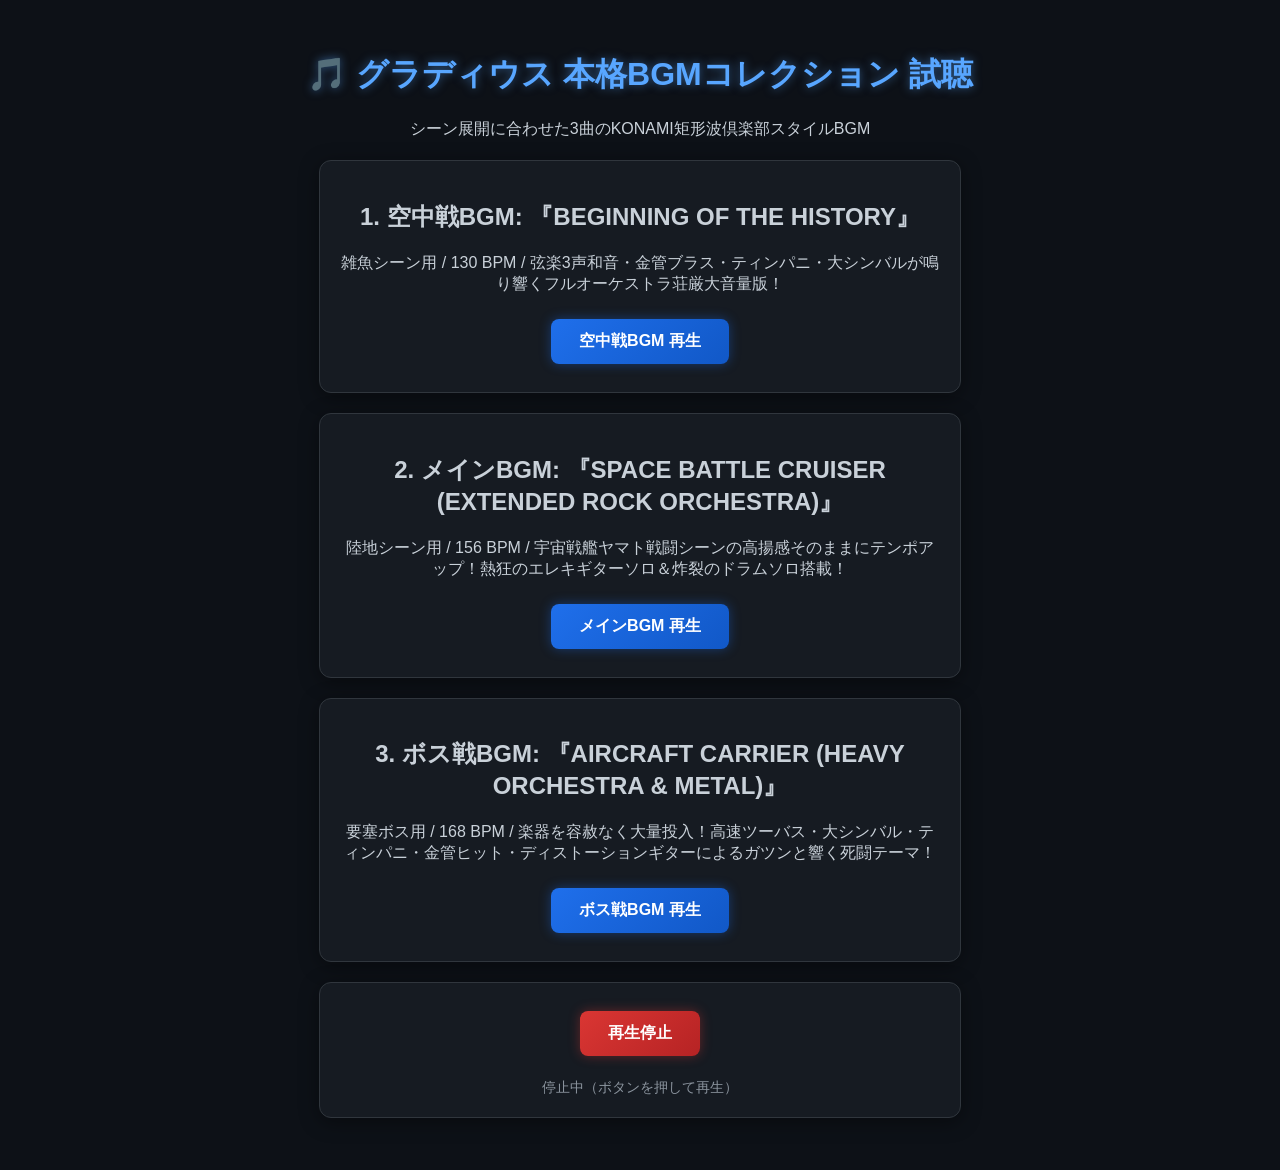
==== test_bgm.html @ c360f340 "Add files via upload" ====
<!DOCTYPE html>
<html lang="ja">
<head>
<meta charset="UTF-8">
<meta name="viewport" content="width=device-width, initial-scale=1.0">
<title>KONAMI風 本格BGM 試聴ツール</title>
<style>
  body {
    background: #0d1117;
    color: #c9d1d9;
    font-family: 'Segoe UI', Tahoma, Geneva, Verdana, sans-serif;
    padding: 24px;
    text-align: center;
  }
  h1 { color: #58a6ff; text-shadow: 0 0 10px rgba(88, 166, 255, 0.5); }
  .card {
    background: #161b22;
    border: 1px solid #30363d;
    border-radius: 12px;
    padding: 20px;
    margin: 20px auto;
    max-width: 600px;
    box-shadow: 0 4px 20px rgba(0,0,0,0.4);
  }
  button {
    font-size: 16px;
    font-weight: bold;
    padding: 12px 28px;
    margin: 8px;
    cursor: pointer;
    background: linear-gradient(135deg, #1f6feb 0%, #1158c7 100%);
    color: #fff;
    border: none;
    border-radius: 8px;
    box-shadow: 0 0 12px rgba(31, 111, 235, 0.4);
    transition: all 0.2s;
  }
  button:hover {
    background: linear-gradient(135deg, #388bfd 0%, #1f6feb 100%);
    transform: translateY(-1px);
    box-shadow: 0 0 16px rgba(56, 139, 253, 0.6);
  }
  .stop-btn {
    background: linear-gradient(135deg, #da3633 0%, #b62324 100%);
    box-shadow: 0 0 12px rgba(218, 54, 51, 0.4);
  }
  .stop-btn:hover {
    background: linear-gradient(135deg, #f85149 0%, #da3633 100%);
  }
  .status {
    margin-top: 15px;
    font-size: 14px;
    color: #8b949e;
  }
</style>
</head>
<body>

<h1>🎵 グラディウス 本格BGMコレクション 試聴</h1>
<p>シーン展開に合わせた3曲のKONAMI矩形波倶楽部スタイルBGM</p>

<div class="card">
  <h2>1. 空中戦BGM: 『BEGINNING OF THE HISTORY』</h2>
  <p>雑魚シーン用 / 130 BPM / 弦楽3声和音・金管ブラス・ティンパニ・大シンバルが鳴り響くフルオーケストラ荘厳大音量版！</p>
  <button onclick="startAirBgm()">空中戦BGM 再生</button>
</div>

<div class="card">
  <h2>2. メインBGM: 『SPACE BATTLE CRUISER (EXTENDED ROCK ORCHESTRA)』</h2>
  <p>陸地シーン用 / 156 BPM / 宇宙戦艦ヤマト戦闘シーンの高揚感そのままにテンポアップ！熱狂のエレキギターソロ＆炸裂のドラムソロ搭載！</p>
  <button onclick="startStageBgm()">メインBGM 再生</button>
</div>

<div class="card">
  <h2>3. ボス戦BGM: 『AIRCRAFT CARRIER (HEAVY ORCHESTRA & METAL)』</h2>
  <p>要塞ボス用 / 168 BPM / 楽器を容赦なく大量投入！高速ツーバス・大シンバル・ティンパニ・金管ヒット・ディストーションギターによるガツンと響く死闘テーマ！</p>
  <button onclick="startBossBgm()">ボス戦BGM 再生</button>
</div>

<div class="card" style="margin-top: 10px;">
  <button class="stop-btn" onclick="stopMusic()">再生停止</button>
  <div id="status-text" class="status">停止中（ボタンを押して再生）</div>
</div>

<script src="js/sound.js"></script>
<script>
window.onerror = function(msg, url, line, col, err) {
    const el = document.getElementById('status-text');
    if (el) {
        el.innerHTML = '<span style="color:red">ERROR: ' + msg + ' (Line: ' + line + ')</span>';
    }
    console.error('BGM Error:', msg, err);
};

function startAirBgm() {
    try {
        Sound.init();
        if (Sound.ctx && Sound.ctx.state === 'suspended') Sound.ctx.resume();
        Sound.playAirBgm();
        document.getElementById('status-text').innerHTML = '<span style="color:#58a6ff">再生中: 空中戦BGM『BEGINNING OF THE HISTORY』(グラディウス正統)</span>';
    } catch (e) {
        document.getElementById('status-text').innerHTML = '<span style="color:red">例外発生: ' + e.message + '</span>';
        console.error(e);
    }
}

function startStageBgm() {
    try {
        Sound.init();
        if (Sound.ctx && Sound.ctx.state === 'suspended') Sound.ctx.resume();
        Sound.playStageBgm();
        document.getElementById('status-text').innerHTML = '<span style="color:#58a6ff">再生中: メインBGM『SPACE BATTLE CRUISER』(ヤマト戦闘風・重厚勇壮)</span>';
    } catch (e) {
        document.getElementById('status-text').innerHTML = '<span style="color:red">例外発生: ' + e.message + '</span>';
        console.error(e);
    }
}

function startBossBgm() {
    try {
        Sound.init();
        if (Sound.ctx && Sound.ctx.state === 'suspended') Sound.ctx.resume();
        Sound.playBossBgm();
        document.getElementById('status-text').innerHTML = '<span style="color:#58a6ff">再生中: ボス戦BGM『AIRCRAFT CARRIER』(緊迫)</span>';
    } catch (e) {
        document.getElementById('status-text').innerHTML = '<span style="color:red">例外発生: ' + e.message + '</span>';
        console.error(e);
    }
}

function stopMusic() {
    Sound.stopBgm();
    document.getElementById('status-text').innerText = '停止しました';
}

// 画面のどこをクリックしてもAudioContextアンロック
window.addEventListener('click', () => {
    if (Sound.ctx && Sound.ctx.state === 'suspended') {
        Sound.ctx.resume();
    }
});
</script>

</body>
</html>
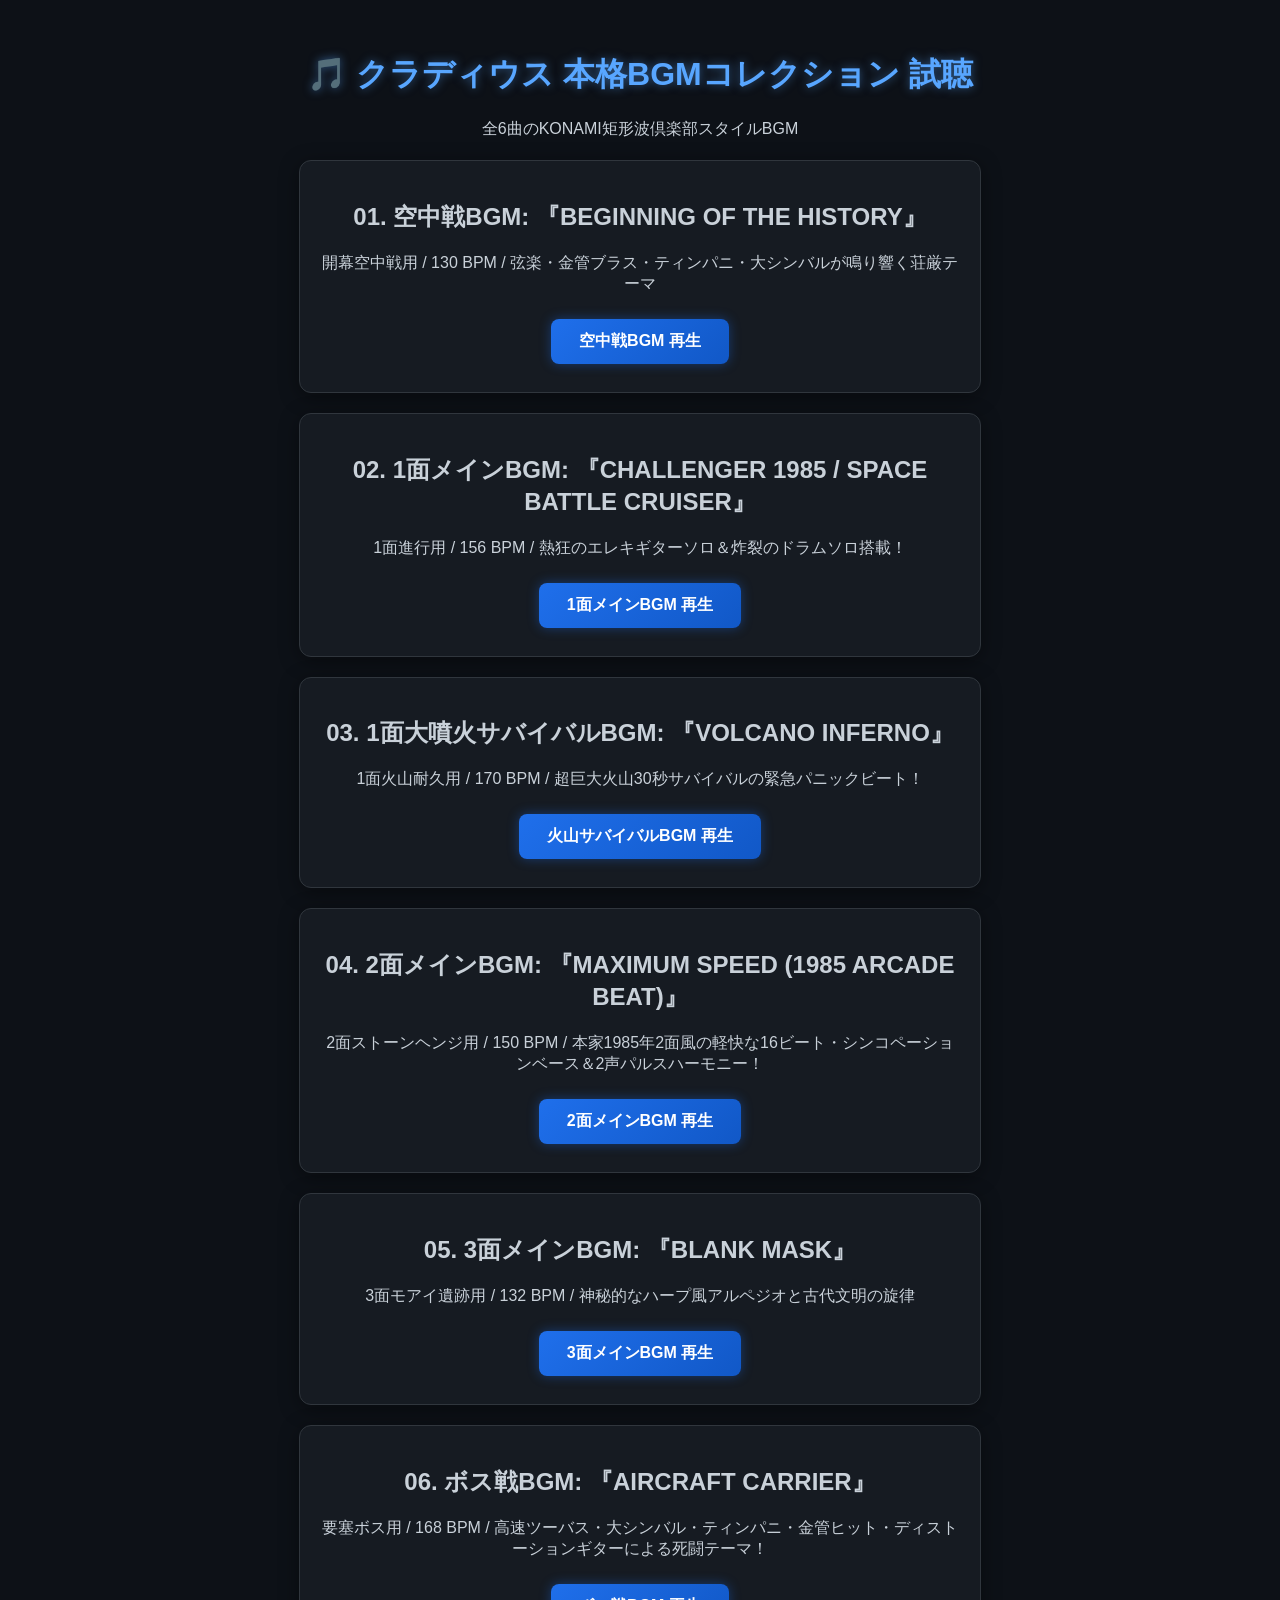
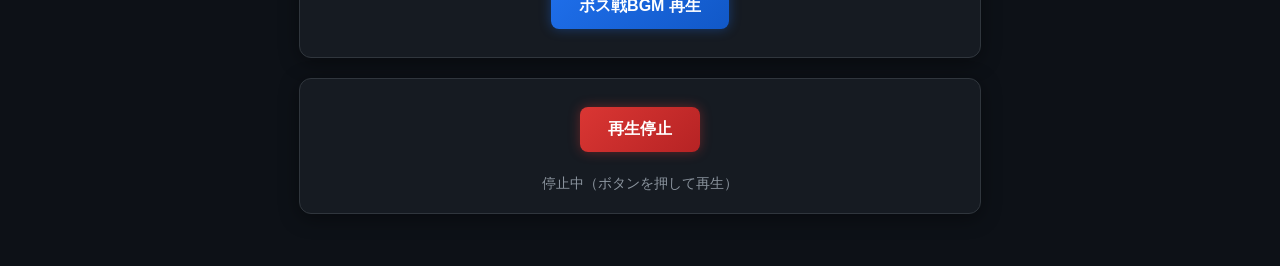
==== commit 7e8b3f0d: "feat: replace title scream button with BGM collection, overhaul Stage 2 BGM to 1985 beat style, and " ====
--- a/test_bgm.html
+++ b/test_bgm.html
@@ -3,7 +3,7 @@
 <head>
 <meta charset="UTF-8">
 <meta name="viewport" content="width=device-width, initial-scale=1.0">
-<title>KONAMI風 本格BGM 試聴ツール</title>
+<title>クラディウス BGMコレクション 試聴ツール</title>
 <style>
   body {
     background: #0d1117;
@@ -19,7 +19,7 @@
     border-radius: 12px;
     padding: 20px;
     margin: 20px auto;
-    max-width: 600px;
+    max-width: 640px;
     box-shadow: 0 4px 20px rgba(0,0,0,0.4);
   }
   button {
@@ -56,24 +56,42 @@
 </head>
 <body>
 
-<h1>🎵 グラディウス 本格BGMコレクション 試聴</h1>
-<p>シーン展開に合わせた3曲のKONAMI矩形波倶楽部スタイルBGM</p>
+<h1>🎵 クラディウス 本格BGMコレクション 試聴</h1>
+<p>全6曲のKONAMI矩形波倶楽部スタイルBGM</p>
 
 <div class="card">
-  <h2>1. 空中戦BGM: 『BEGINNING OF THE HISTORY』</h2>
-  <p>雑魚シーン用 / 130 BPM / 弦楽3声和音・金管ブラス・ティンパニ・大シンバルが鳴り響くフルオーケストラ荘厳大音量版！</p>
+  <h2>01. 空中戦BGM: 『BEGINNING OF THE HISTORY』</h2>
+  <p>開幕空中戦用 / 130 BPM / 弦楽・金管ブラス・ティンパニ・大シンバルが鳴り響く荘厳テーマ</p>
   <button onclick="startAirBgm()">空中戦BGM 再生</button>
 </div>
 
 <div class="card">
-  <h2>2. メインBGM: 『SPACE BATTLE CRUISER (EXTENDED ROCK ORCHESTRA)』</h2>
-  <p>陸地シーン用 / 156 BPM / 宇宙戦艦ヤマト戦闘シーンの高揚感そのままにテンポアップ！熱狂のエレキギターソロ＆炸裂のドラムソロ搭載！</p>
-  <button onclick="startStageBgm()">メインBGM 再生</button>
+  <h2>02. 1面メインBGM: 『CHALLENGER 1985 / SPACE BATTLE CRUISER』</h2>
+  <p>1面進行用 / 156 BPM / 熱狂のエレキギターソロ＆炸裂のドラムソロ搭載！</p>
+  <button onclick="startStageBgm()">1面メインBGM 再生</button>
 </div>
 
 <div class="card">
-  <h2>3. ボス戦BGM: 『AIRCRAFT CARRIER (HEAVY ORCHESTRA & METAL)』</h2>
-  <p>要塞ボス用 / 168 BPM / 楽器を容赦なく大量投入！高速ツーバス・大シンバル・ティンパニ・金管ヒット・ディストーションギターによるガツンと響く死闘テーマ！</p>
+  <h2>03. 1面大噴火サバイバルBGM: 『VOLCANO INFERNO』</h2>
+  <p>1面火山耐久用 / 170 BPM / 超巨大火山30秒サバイバルの緊急パニックビート！</p>
+  <button onclick="startVolcanoBgm()">火山サバイバルBGM 再生</button>
+</div>
+
+<div class="card">
+  <h2>04. 2面メインBGM: 『MAXIMUM SPEED (1985 ARCADE BEAT)』</h2>
+  <p>2面ストーンヘンジ用 / 150 BPM / 本家1985年2面風の軽快な16ビート・シンコペーションベース＆2声パルスハーモニー！</p>
+  <button onclick="startStage2Bgm()">2面メインBGM 再生</button>
+</div>
+
+<div class="card">
+  <h2>05. 3面メインBGM: 『BLANK MASK』</h2>
+  <p>3面モアイ遺跡用 / 132 BPM / 神秘的なハープ風アルペジオと古代文明の旋律</p>
+  <button onclick="startStage3Bgm()">3面メインBGM 再生</button>
+</div>
+
+<div class="card">
+  <h2>06. ボス戦BGM: 『AIRCRAFT CARRIER』</h2>
+  <p>要塞ボス用 / 168 BPM / 高速ツーバス・大シンバル・ティンパニ・金管ヒット・ディストーションギターによる死闘テーマ！</p>
   <button onclick="startBossBgm()">ボス戦BGM 再生</button>
 </div>
 
@@ -82,7 +100,7 @@
   <div id="status-text" class="status">停止中（ボタンを押して再生）</div>
 </div>
 
-<script src="js/sound.js"></script>
+<script src="js/sound.js?v=4.5"></script>
 <script>
 window.onerror = function(msg, url, line, col, err) {
     const el = document.getElementById('status-text');
@@ -92,40 +110,45 @@
     console.error('BGM Error:', msg, err);
 };
 
+function ensureAudio() {
+    Sound.init();
+    if (Sound.ctx && Sound.ctx.state === 'suspended') Sound.ctx.resume();
+}
+
 function startAirBgm() {
-    try {
-        Sound.init();
-        if (Sound.ctx && Sound.ctx.state === 'suspended') Sound.ctx.resume();
-        Sound.playAirBgm();
-        document.getElementById('status-text').innerHTML = '<span style="color:#58a6ff">再生中: 空中戦BGM『BEGINNING OF THE HISTORY』(グラディウス正統)</span>';
-    } catch (e) {
-        document.getElementById('status-text').innerHTML = '<span style="color:red">例外発生: ' + e.message + '</span>';
-        console.error(e);
-    }
+    ensureAudio();
+    Sound.playAirBgm(true);
+    document.getElementById('status-text').innerHTML = '<span style="color:#58a6ff">再生中: 01. 空中戦BGM『BEGINNING OF THE HISTORY』</span>';
 }
 
 function startStageBgm() {
-    try {
-        Sound.init();
-        if (Sound.ctx && Sound.ctx.state === 'suspended') Sound.ctx.resume();
-        Sound.playStageBgm();
-        document.getElementById('status-text').innerHTML = '<span style="color:#58a6ff">再生中: メインBGM『SPACE BATTLE CRUISER』(ヤマト戦闘風・重厚勇壮)</span>';
-    } catch (e) {
-        document.getElementById('status-text').innerHTML = '<span style="color:red">例外発生: ' + e.message + '</span>';
-        console.error(e);
-    }
+    ensureAudio();
+    Sound.playStageBgm(true);
+    document.getElementById('status-text').innerHTML = '<span style="color:#58a6ff">再生中: 02. 1面メインBGM『CHALLENGER 1985』</span>';
+}
+
+function startVolcanoBgm() {
+    ensureAudio();
+    Sound.playVolcanoSurvivalBgm(true);
+    document.getElementById('status-text').innerHTML = '<span style="color:#58a6ff">再生中: 03. 1面火山大噴火BGM『VOLCANO INFERNO』</span>';
+}
+
+function startStage2Bgm() {
+    ensureAudio();
+    Sound.playStage2Bgm(true);
+    document.getElementById('status-text').innerHTML = '<span style="color:#58a6ff">再生中: 04. 2面メインBGM『MAXIMUM SPEED』</span>';
+}
+
+function startStage3Bgm() {
+    ensureAudio();
+    Sound.playStage3Bgm(true);
+    document.getElementById('status-text').innerHTML = '<span style="color:#58a6ff">再生中: 05. 3面メインBGM『BLANK MASK』</span>';
 }
 
 function startBossBgm() {
-    try {
-        Sound.init();
-        if (Sound.ctx && Sound.ctx.state === 'suspended') Sound.ctx.resume();
-        Sound.playBossBgm();
-        document.getElementById('status-text').innerHTML = '<span style="color:#58a6ff">再生中: ボス戦BGM『AIRCRAFT CARRIER』(緊迫)</span>';
-    } catch (e) {
-        document.getElementById('status-text').innerHTML = '<span style="color:red">例外発生: ' + e.message + '</span>';
-        console.error(e);
-    }
+    ensureAudio();
+    Sound.playBossBgm(true);
+    document.getElementById('status-text').innerHTML = '<span style="color:#58a6ff">再生中: 06. ボス戦BGM『AIRCRAFT CARRIER』</span>';
 }
 
 function stopMusic() {
@@ -133,7 +156,6 @@
     document.getElementById('status-text').innerText = '停止しました';
 }
 
-// 画面のどこをクリックしてもAudioContextアンロック
 window.addEventListener('click', () => {
     if (Sound.ctx && Sound.ctx.state === 'suspended') {
         Sound.ctx.resume();
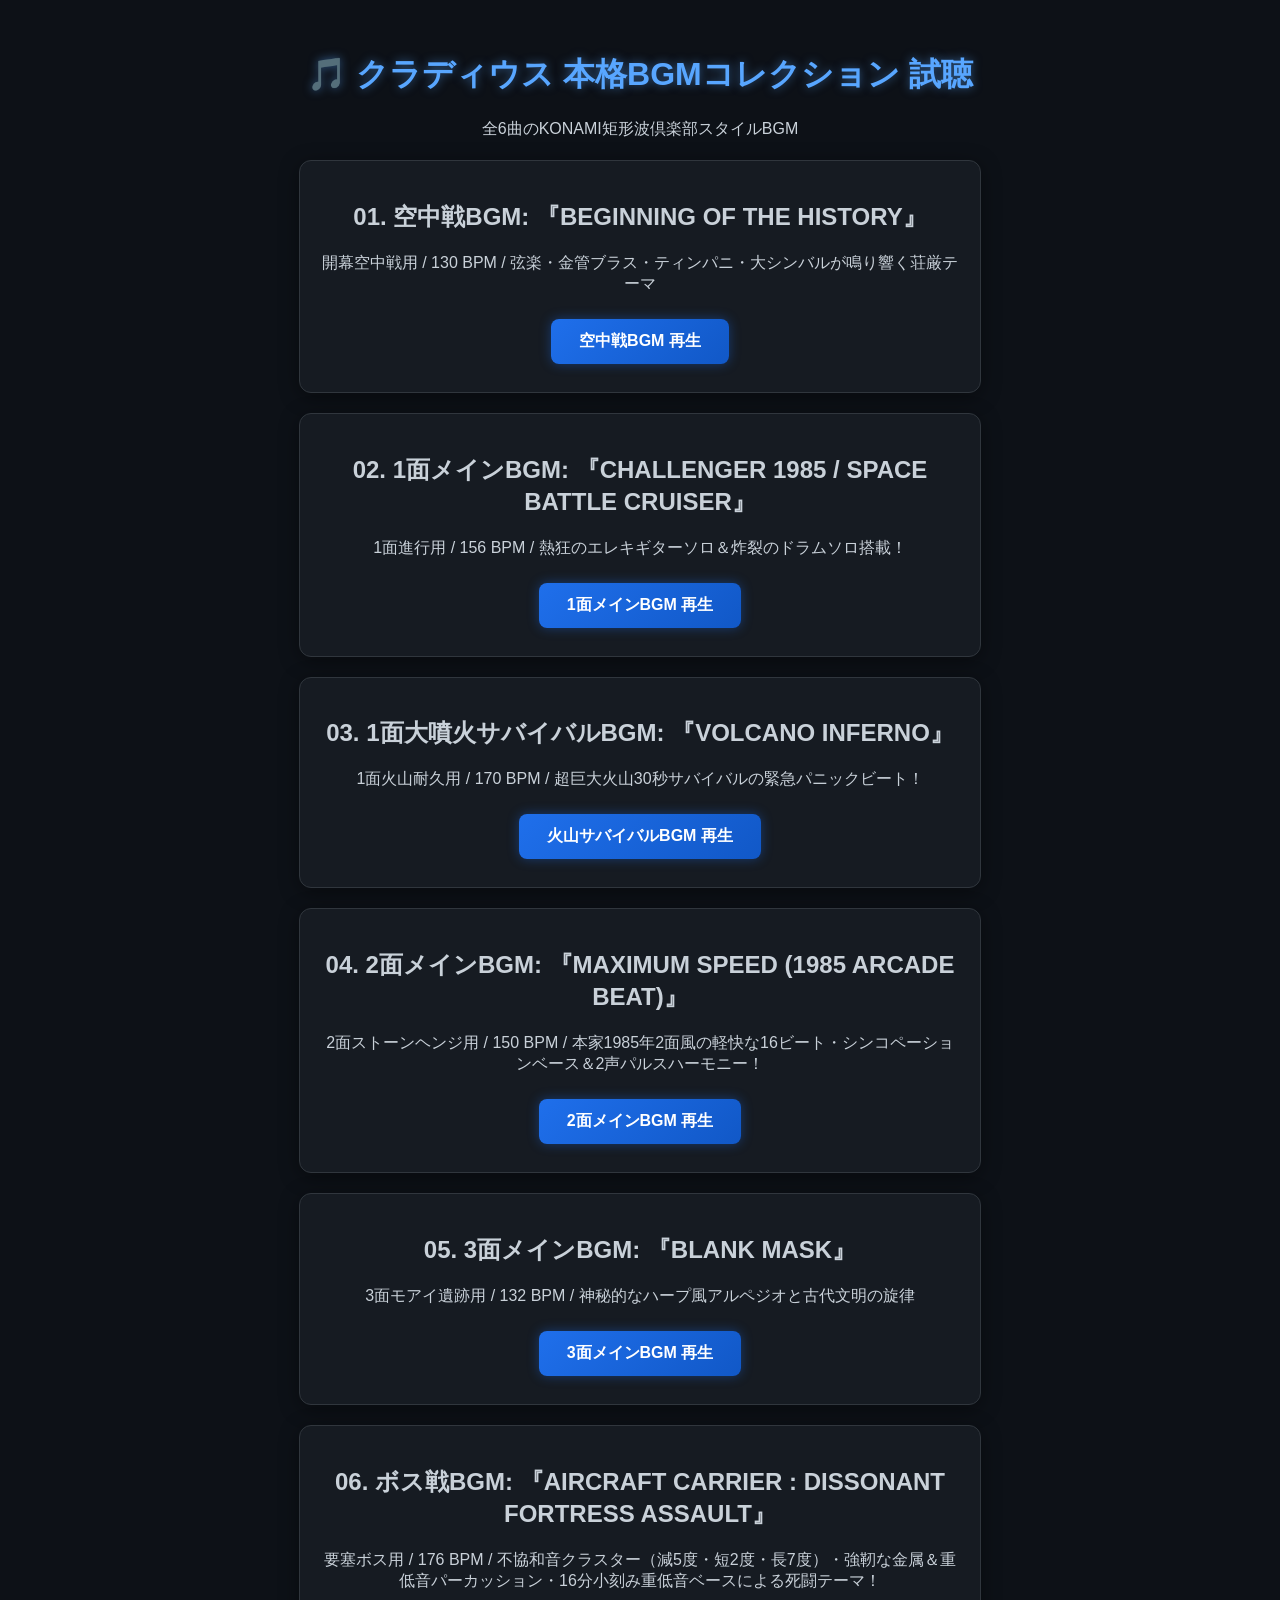
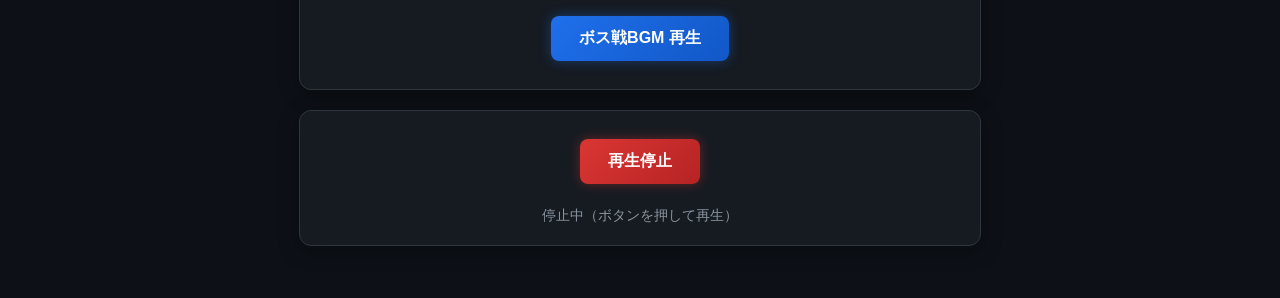
==== commit a31b767f: "Enhance BGM sub-bass/drum punch and overhaul Boss BGM with dissonant staccato assault" ====
--- a/test_bgm.html
+++ b/test_bgm.html
@@ -90,8 +90,8 @@
 </div>
 
 <div class="card">
-  <h2>06. ボス戦BGM: 『AIRCRAFT CARRIER』</h2>
-  <p>要塞ボス用 / 168 BPM / 高速ツーバス・大シンバル・ティンパニ・金管ヒット・ディストーションギターによる死闘テーマ！</p>
+  <h2>06. ボス戦BGM: 『AIRCRAFT CARRIER : DISSONANT FORTRESS ASSAULT』</h2>
+  <p>要塞ボス用 / 176 BPM / 不協和音クラスター（減5度・短2度・長7度）・強靭な金属＆重低音パーカッション・16分小刻み重低音ベースによる死闘テーマ！</p>
   <button onclick="startBossBgm()">ボス戦BGM 再生</button>
 </div>
 
@@ -100,7 +100,7 @@
   <div id="status-text" class="status">停止中（ボタンを押して再生）</div>
 </div>
 
-<script src="js/sound.js?v=4.5"></script>
+<script src="js/sound.js?v=4.6"></script>
 <script>
 window.onerror = function(msg, url, line, col, err) {
     const el = document.getElementById('status-text');
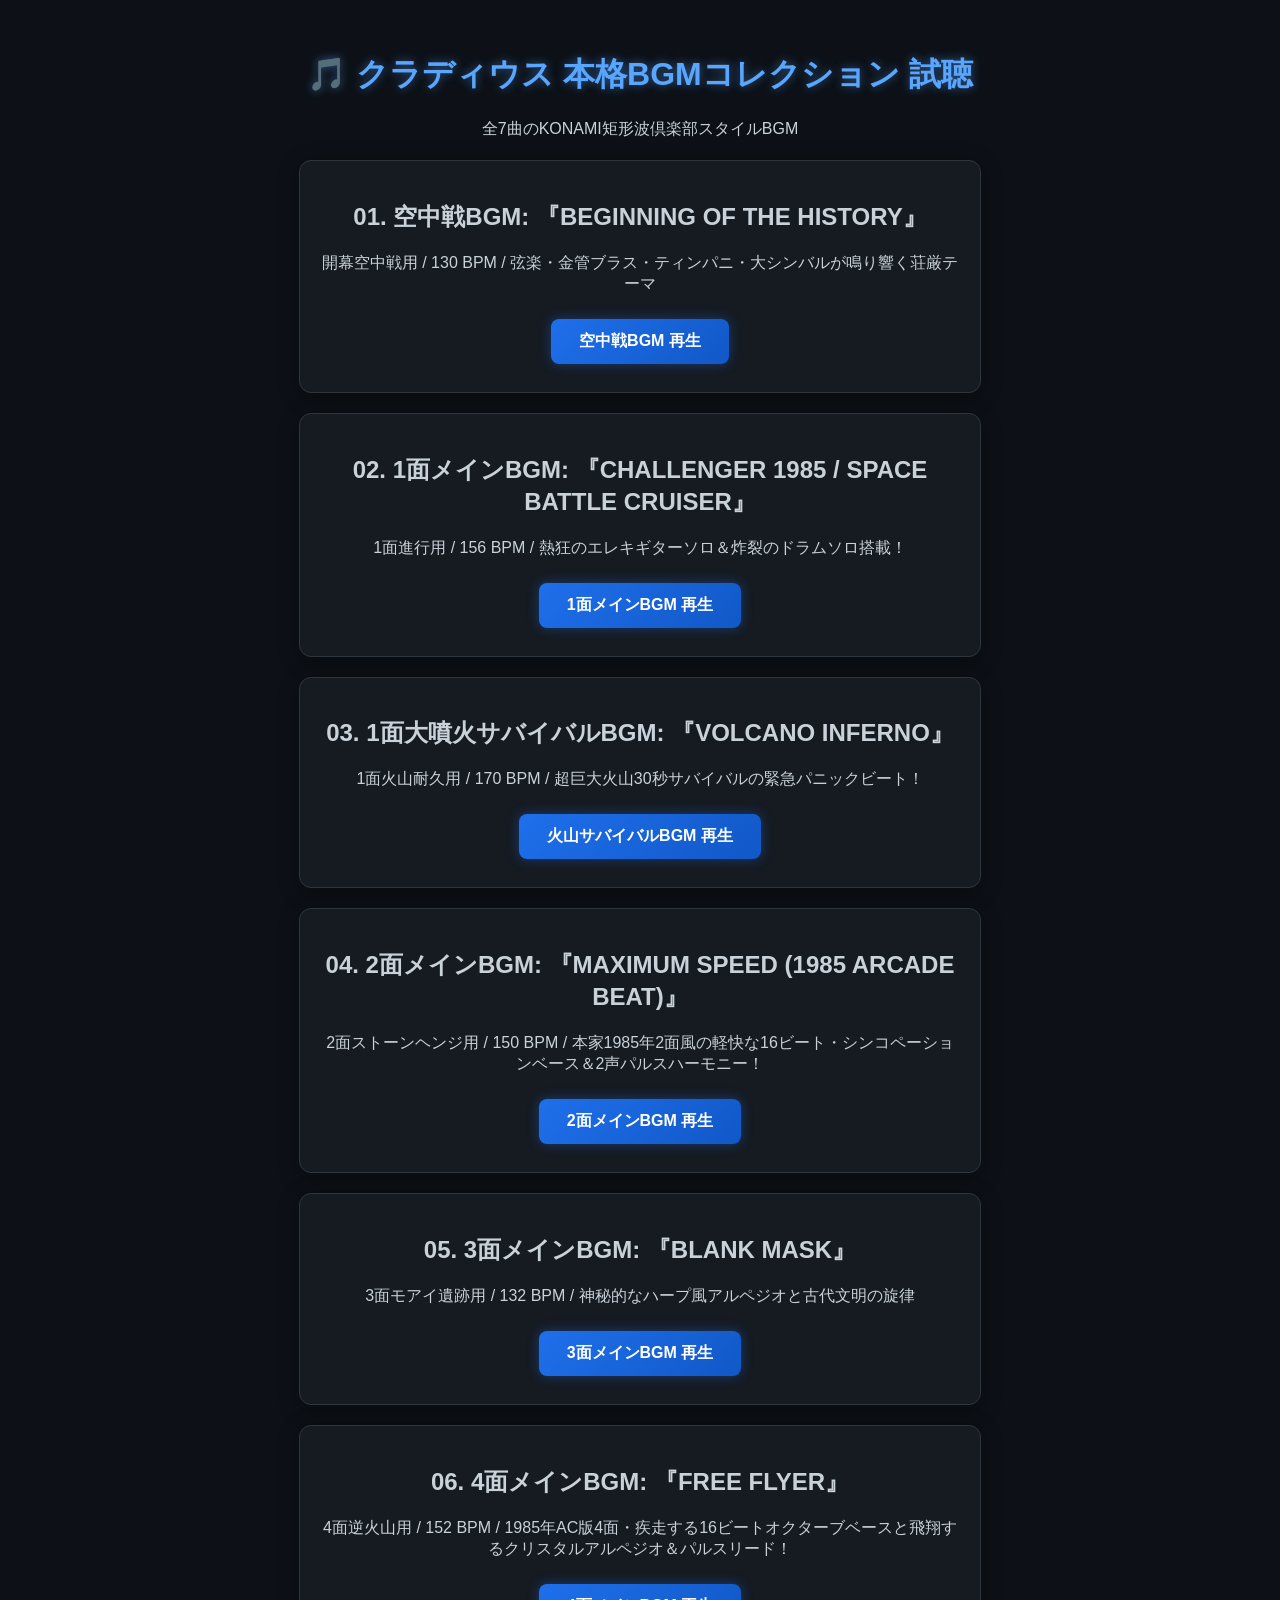
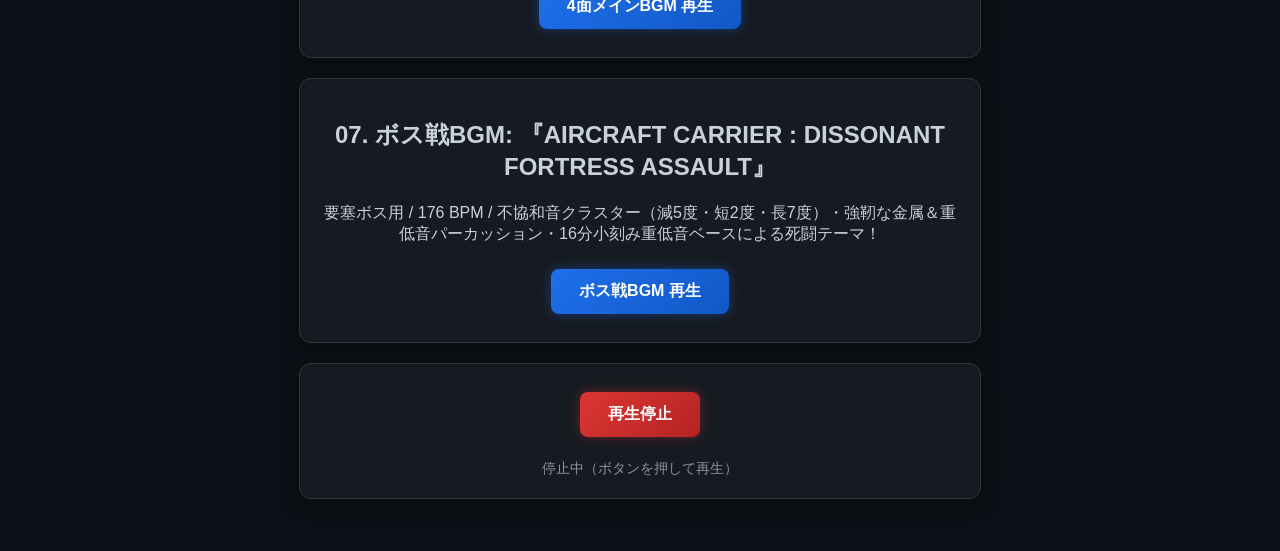
==== commit 8828306f: "Implement Stage 4 (Inverted Volcano / 逆火山) faithful to 1985 Arcade Gradius" ====
--- a/test_bgm.html
+++ b/test_bgm.html
@@ -57,7 +57,7 @@
 <body>
 
 <h1>🎵 クラディウス 本格BGMコレクション 試聴</h1>
-<p>全6曲のKONAMI矩形波倶楽部スタイルBGM</p>
+<p>全7曲のKONAMI矩形波倶楽部スタイルBGM</p>
 
 <div class="card">
   <h2>01. 空中戦BGM: 『BEGINNING OF THE HISTORY』</h2>
@@ -90,7 +90,13 @@
 </div>
 
 <div class="card">
-  <h2>06. ボス戦BGM: 『AIRCRAFT CARRIER : DISSONANT FORTRESS ASSAULT』</h2>
+  <h2>06. 4面メインBGM: 『FREE FLYER』</h2>
+  <p>4面逆火山用 / 152 BPM / 1985年AC版4面・疾走する16ビートオクターブベースと飛翔するクリスタルアルペジオ＆パルスリード！</p>
+  <button onclick="startStage4Bgm()">4面メインBGM 再生</button>
+</div>
+
+<div class="card">
+  <h2>07. ボス戦BGM: 『AIRCRAFT CARRIER : DISSONANT FORTRESS ASSAULT』</h2>
   <p>要塞ボス用 / 176 BPM / 不協和音クラスター（減5度・短2度・長7度）・強靭な金属＆重低音パーカッション・16分小刻み重低音ベースによる死闘テーマ！</p>
   <button onclick="startBossBgm()">ボス戦BGM 再生</button>
 </div>
@@ -100,7 +106,7 @@
   <div id="status-text" class="status">停止中（ボタンを押して再生）</div>
 </div>
 
-<script src="js/sound.js?v=4.6"></script>
+<script src="js/sound.js?v=4.8"></script>
 <script>
 window.onerror = function(msg, url, line, col, err) {
     const el = document.getElementById('status-text');
@@ -145,6 +151,12 @@
     document.getElementById('status-text').innerHTML = '<span style="color:#58a6ff">再生中: 05. 3面メインBGM『BLANK MASK』</span>';
 }
 
+function startStage4Bgm() {
+    ensureAudio();
+    Sound.playStage4Bgm(true);
+    document.getElementById('status-text').innerHTML = '<span style="color:#58a6ff">再生中: 06. 4面メインBGM『FREE FLYER』</span>';
+}
+
 function startBossBgm() {
     ensureAudio();
     Sound.playBossBgm(true);
